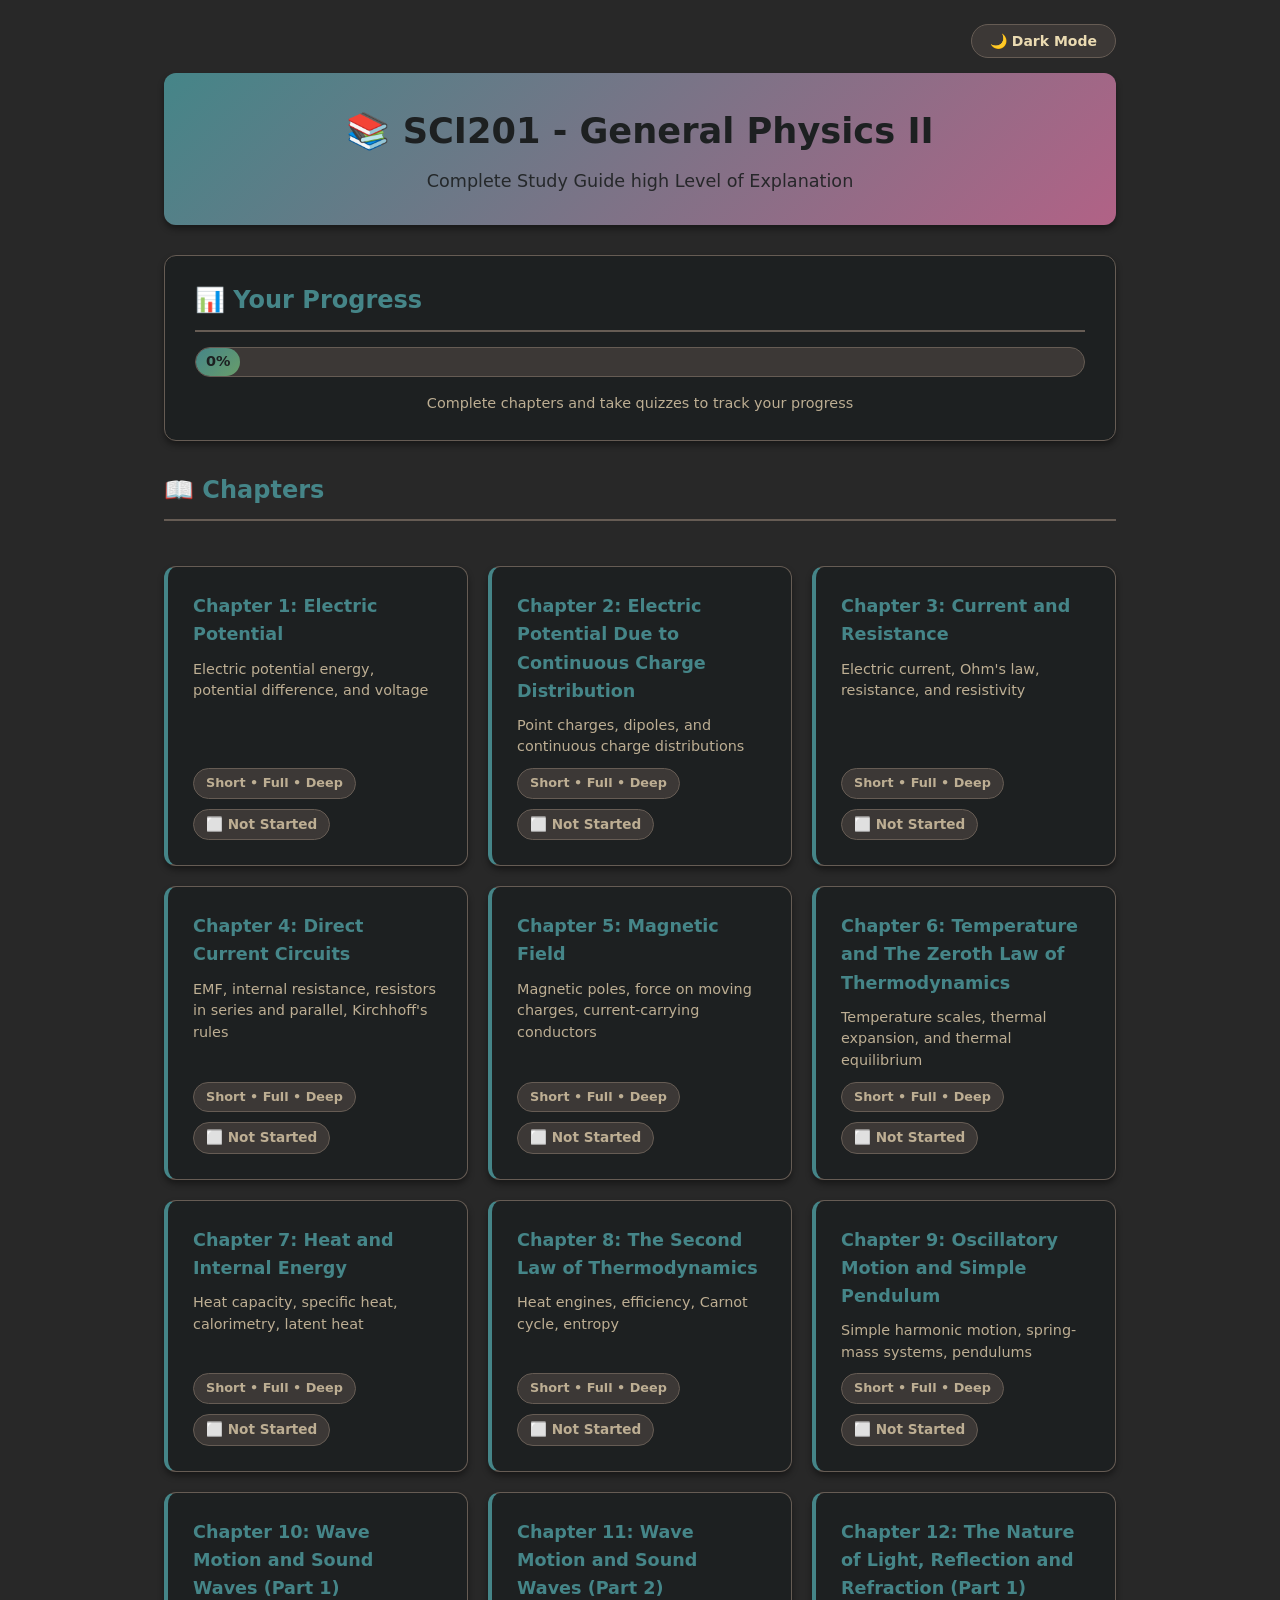
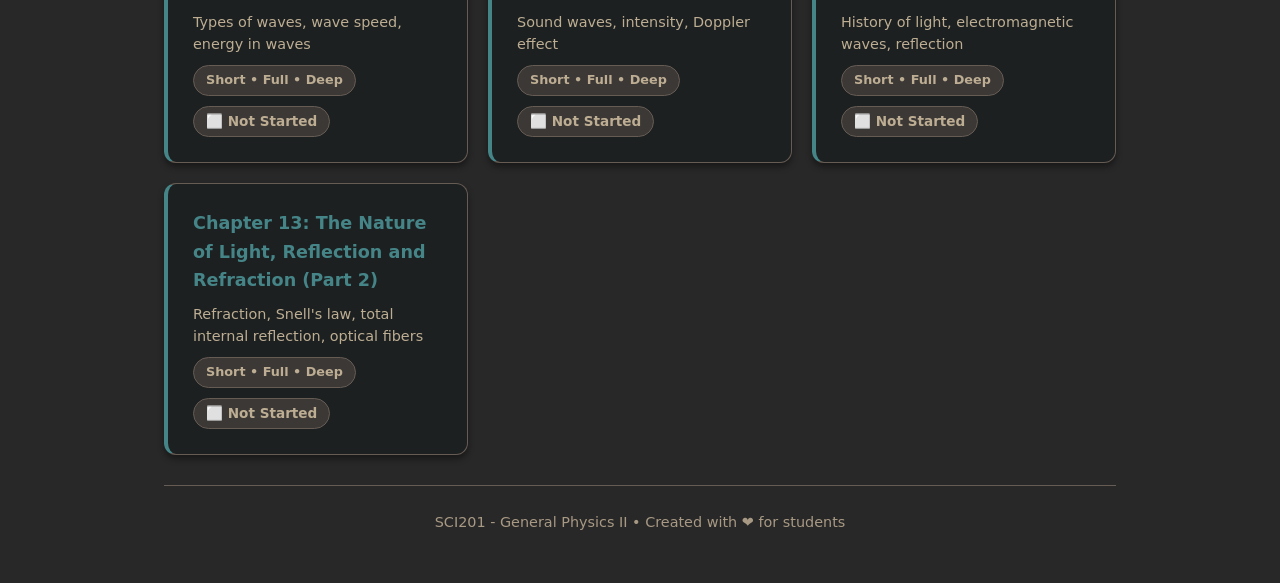
==== index.html @ fb087422 "Hide sidebar and toggle on mobile" ====
<!doctype html>
<html lang="en">
    <head>
        <meta charset="UTF-8" />
        <meta name="viewport" content="width=device-width, initial-scale=1.0" />
        <title>SCI201 - General Physics II</title>
        <style>
            /* ================================================================
               GRUVBOX COLOR PALETTE
               ================================================================ */
            :root {
                /* Gruvbox Light */
                --bg: #fbf1c7;
                --bg0_h: #f9f5d7;
                --bg0: #fbf1c7;
                --bg1: #ebdbb2;
                --bg2: #d5c4a1;
                --bg3: #bdae93;
                --bg4: #a89984;
                --fg: #3c3836;
                --fg0: #282828;
                --fg1: #3c3836;
                --fg2: #504945;
                --fg3: #665c54;
                --fg4: #7c6f64;
                --gray: #928374;
                --red: #9d0006;
                --green: #79740e;
                --yellow: #b57614;
                --blue: #076678;
                --purple: #8f3f71;
                --aqua: #427b58;
                --orange: #d65d0e;

                /* Semantic mappings */
                --surface: var(--bg0_h);
                --surface-alt: var(--bg1);
                --text: var(--fg1);
                --text-secondary: var(--fg3);
                --text-muted: var(--fg4);
                --border: var(--bg3);
                --border-light: var(--bg2);
                --primary: var(--blue);
                --primary-light: var(--bg2);
                --accent: var(--yellow);
                --success: var(--green);
                --danger: var(--red);
                --warning: var(--orange);
                --shadow-sm: 0 1px 2px rgba(0, 0, 0, 0.05);
                --shadow:
                    0 4px 6px rgba(0, 0, 0, 0.04), 0 1px 3px rgba(0, 0, 0, 0.06);
                --radius: 12px;
                --radius-sm: 8px;
                --transition: 0.2s ease;
            }

            [data-theme="dark"] {
                /* Gruvbox Dark */
                --bg: #282828;
                --bg0_h: #1d2021;
                --bg0: #282828;
                --bg1: #3c3836;
                --bg2: #504945;
                --bg3: #665c54;
                --bg4: #7c6f64;
                --fg: #ebdbb2;
                --fg0: #fbf1c7;
                --fg1: #ebdbb2;
                --fg2: #d5c4a1;
                --fg3: #bdae93;
                --fg4: #a89984;
                --gray: #928374;
                --red: #cc241d;
                --green: #98971a;
                --yellow: #d79921;
                --blue: #458588;
                --purple: #b16286;
                --aqua: #689d6a;
                --orange: #d65d0e;

                /* Semantic overrides */
                --surface: var(--bg0_h);
                --surface-alt: var(--bg1);
                --text: var(--fg1);
                --text-secondary: var(--fg3);
                --text-muted: var(--fg4);
                --border: var(--bg3);
                --border-light: var(--bg2);
                --primary: var(--blue);
                --primary-light: var(--bg2);
                --shadow-sm: 0 1px 2px rgba(0, 0, 0, 0.3);
                --shadow: 0 4px 6px rgba(0, 0, 0, 0.4);
            }

            /* ===== RESET & BASE ===== */
            * {
                margin: 0;
                padding: 0;
                box-sizing: border-box;
            }

            body {
                font-family:
                    system-ui,
                    -apple-system,
                    "Segoe UI",
                    Roboto,
                    sans-serif;
                background: var(--bg);
                color: var(--text);
                line-height: 1.6;
                padding: 1.5rem;
                max-width: 1000px;
                margin: 0 auto;
                transition:
                    background var(--transition),
                    color var(--transition);
            }

            /* ===== THEME TOGGLE ===== */
            .theme-toggle {
                text-align: right;
                margin-bottom: 15px;
            }

            #themeBtn {
                background: var(--surface-alt);
                color: var(--text);
                border: 1px solid var(--border);
                padding: 8px 18px;
                border-radius: 20px;
                cursor: pointer;
                font-size: 14px;
                font-weight: 600;
                transition: all 0.3s ease;
                font-family: inherit;
            }

            #themeBtn:hover {
                background: var(--primary);
                color: var(--bg0_h);
                border-color: var(--primary);
                transform: scale(1.05);
            }

            /* ===== HEADER ===== */
            header {
                background: linear-gradient(135deg, var(--blue), var(--purple));
                color: var(--bg0_h);
                padding: 30px 35px;
                border-radius: var(--radius);
                margin-bottom: 30px;
                text-align: center;
                transition: background 0.3s ease;
                box-shadow: var(--shadow);
            }

            header h1 {
                font-size: 2.2em;
                margin-bottom: 8px;
                color: var(--bg0_h);
            }

            header p {
                font-size: 1.1em;
                opacity: 0.9;
                color: var(--bg0_h);
            }

            /* ===== MAIN CONTENT ===== */
            main {
                display: flex;
                flex-direction: column;
                gap: 30px;
            }

            h2 {
                color: var(--primary);
                font-size: 1.5em;
                margin-bottom: 15px;
                padding-bottom: 10px;
                border-bottom: 2px solid var(--border);
            }

            /* ===== PROGRESS SECTION ===== */
            .progress-section {
                background: var(--surface);
                padding: 25px 30px;
                border-radius: var(--radius);
                box-shadow: var(--shadow);
                border: 1px solid var(--border);
            }

            .progress-bar-container {
                background: var(--surface-alt);
                border-radius: 20px;
                height: 30px;
                overflow: hidden;
                margin: 15px 0;
                border: 1px solid var(--border);
            }

            .progress-bar {
                background: linear-gradient(135deg, var(--blue), var(--aqua));
                height: 100%;
                border-radius: 20px;
                display: flex;
                align-items: center;
                justify-content: center;
                color: var(--bg0_h);
                font-weight: 700;
                font-size: 0.9em;
                transition: width 0.5s ease;
                min-width: fit-content;
                padding: 0 10px;
            }

            #progressText {
                color: var(--text-secondary);
                font-size: 0.9em;
                text-align: center;
            }

            /* ===== CHAPTER LIST ===== */
            .chapter-list {
                display: grid;
                grid-template-columns: repeat(auto-fill, minmax(300px, 1fr));
                gap: 20px;
            }

            .chapter-card {
                background: var(--surface);
                padding: 25px;
                border-radius: var(--radius);
                box-shadow: var(--shadow);
                border: 1px solid var(--border);
                border-left: 4px solid var(--primary);
                transition: all 0.3s ease;
                display: flex;
                flex-direction: column;
                gap: 10px;
            }

            .chapter-card:hover {
                box-shadow: 0 4px 20px rgba(0, 0, 0, 0.12);
                transform: translateY(-2px);
                border-left-color: var(--purple);
            }

            .chapter-card h3 {
                font-size: 1.1em;
                margin: 0;
            }

            .chapter-card h3 a {
                color: var(--primary);
                text-decoration: none;
                transition: color 0.3s ease;
            }

            .chapter-card h3 a:hover {
                color: var(--purple);
                text-decoration: underline;
            }

            .chapter-card p {
                color: var(--text-secondary);
                font-size: 0.9em;
                line-height: 1.5;
                flex-grow: 1;
            }

            .badge {
                display: inline-block;
                background: var(--surface-alt);
                color: var(--text-secondary);
                padding: 4px 12px;
                border-radius: 20px;
                font-size: 0.8em;
                font-weight: 600;
                border: 1px solid var(--border);
                align-self: flex-start;
            }

            .status {
                font-weight: 600;
                font-size: 0.85em;
                padding: 4px 12px;
                border-radius: 20px;
                align-self: flex-start;
            }

            .status:contains("✅") {
                background: var(--green);
                color: var(--bg0_h);
            }

            .status:contains("📖") {
                background: var(--yellow);
                color: var(--bg0_h);
            }

            /* Status colors based on text content (handled by JS) */
            .status-completed {
                background: var(--green);
                color: var(--bg0_h);
                padding: 4px 12px;
                border-radius: 20px;
            }

            .status-viewed {
                background: var(--yellow);
                color: var(--bg0_h);
                padding: 4px 12px;
                border-radius: 20px;
            }

            .status-not-started {
                background: var(--surface-alt);
                color: var(--text-secondary);
                padding: 4px 12px;
                border-radius: 20px;
                border: 1px solid var(--border);
            }

            /* ===== FOOTER ===== */
            footer {
                text-align: center;
                padding: 25px;
                color: var(--text-muted);
                border-top: 1px solid var(--border);
                margin-top: 30px;
                font-size: 0.9em;
            }

            /* ===== RESPONSIVE ===== */
            @media (max-width: 768px) {
                body {
                    padding: 12px;
                }

                header {
                    padding: 20px;
                }

                header h1 {
                    font-size: 1.6em;
                }

                .chapter-list {
                    grid-template-columns: 1fr;
                }

                .progress-section {
                    padding: 18px 16px;
                }
            }
        </style>
    </head>
    <body>
        <!-- Theme Toggle -->
        <div class="theme-toggle">
            <button onclick="toggleTheme()" id="themeBtn">🌙 Dark Mode</button>
        </div>

        <header>
            <h1>📚 SCI201 - General Physics II</h1>
            <p>Complete Study Guide high Level of Explanation</p>
        </header>

        <main>
            <!-- Progress Section -->
            <section class="progress-section">
                <h2>📊 Your Progress</h2>
                <div class="progress-bar-container">
                    <div
                        class="progress-bar"
                        id="progressBar"
                        style="width: 0%"
                    >
                        0%
                    </div>
                </div>
                <p id="progressText">
                    Complete chapters and take quizzes to track your progress
                </p>
            </section>

            <h2>📖 Chapters</h2>
            <div class="chapter-list">
                <div class="chapter-card" data-chapter="1">
                    <h3>
                        <a href="chapters/chapter1.html"
                            >Chapter 1: Electric Potential</a
                        >
                    </h3>
                    <p>
                        Electric potential energy, potential difference, and
                        voltage
                    </p>
                    <span class="badge">Short • Full • Deep</span>
                    <span class="status" id="status1">⬜ Not Started</span>
                </div>

                <div class="chapter-card" data-chapter="2">
                    <h3>
                        <a href="chapters/chapter2.html"
                            >Chapter 2: Electric Potential Due to Continuous
                            Charge Distribution</a
                        >
                    </h3>
                    <p>
                        Point charges, dipoles, and continuous charge
                        distributions
                    </p>
                    <span class="badge">Short • Full • Deep</span>
                    <span class="status" id="status2">⬜ Not Started</span>
                </div>

                <div class="chapter-card" data-chapter="3">
                    <h3>
                        <a href="chapters/chapter3.html"
                            >Chapter 3: Current and Resistance</a
                        >
                    </h3>
                    <p>
                        Electric current, Ohm's law, resistance, and resistivity
                    </p>
                    <span class="badge">Short • Full • Deep</span>
                    <span class="status" id="status3">⬜ Not Started</span>
                </div>

                <div class="chapter-card" data-chapter="4">
                    <h3>
                        <a href="chapters/chapter4.html"
                            >Chapter 4: Direct Current Circuits</a
                        >
                    </h3>
                    <p>
                        EMF, internal resistance, resistors in series and
                        parallel, Kirchhoff's rules
                    </p>
                    <span class="badge">Short • Full • Deep</span>
                    <span class="status" id="status4">⬜ Not Started</span>
                </div>

                <div class="chapter-card" data-chapter="5">
                    <h3>
                        <a href="chapters/chapter5.html"
                            >Chapter 5: Magnetic Field</a
                        >
                    </h3>
                    <p>
                        Magnetic poles, force on moving charges,
                        current-carrying conductors
                    </p>
                    <span class="badge">Short • Full • Deep</span>
                    <span class="status" id="status5">⬜ Not Started</span>
                </div>

                <div class="chapter-card" data-chapter="6">
                    <h3>
                        <a href="chapters/chapter6.html"
                            >Chapter 6: Temperature and The Zeroth Law of
                            Thermodynamics</a
                        >
                    </h3>
                    <p>
                        Temperature scales, thermal expansion, and thermal
                        equilibrium
                    </p>
                    <span class="badge">Short • Full • Deep</span>
                    <span class="status" id="status6">⬜ Not Started</span>
                </div>

                <div class="chapter-card" data-chapter="7">
                    <h3>
                        <a href="chapters/chapter7.html"
                            >Chapter 7: Heat and Internal Energy</a
                        >
                    </h3>
                    <p>
                        Heat capacity, specific heat, calorimetry, latent heat
                    </p>
                    <span class="badge">Short • Full • Deep</span>
                    <span class="status" id="status7">⬜ Not Started</span>
                </div>

                <div class="chapter-card" data-chapter="8">
                    <h3>
                        <a href="chapters/chapter8.html"
                            >Chapter 8: The Second Law of Thermodynamics</a
                        >
                    </h3>
                    <p>Heat engines, efficiency, Carnot cycle, entropy</p>
                    <span class="badge">Short • Full • Deep</span>
                    <span class="status" id="status8">⬜ Not Started</span>
                </div>

                <div class="chapter-card" data-chapter="9">
                    <h3>
                        <a href="chapters/chapter9.html"
                            >Chapter 9: Oscillatory Motion and Simple
                            Pendulum</a
                        >
                    </h3>
                    <p>
                        Simple harmonic motion, spring-mass systems, pendulums
                    </p>
                    <span class="badge">Short • Full • Deep</span>
                    <span class="status" id="status9">⬜ Not Started</span>
                </div>

                <div class="chapter-card" data-chapter="10">
                    <h3>
                        <a href="chapters/chapter10.html"
                            >Chapter 10: Wave Motion and Sound Waves (Part 1)</a
                        >
                    </h3>
                    <p>Types of waves, wave speed, energy in waves</p>
                    <span class="badge">Short • Full • Deep</span>
                    <span class="status" id="status10">⬜ Not Started</span>
                </div>

                <div class="chapter-card" data-chapter="11">
                    <h3>
                        <a href="chapters/chapter11.html"
                            >Chapter 11: Wave Motion and Sound Waves (Part 2)</a
                        >
                    </h3>
                    <p>Sound waves, intensity, Doppler effect</p>
                    <span class="badge">Short • Full • Deep</span>
                    <span class="status" id="status11">⬜ Not Started</span>
                </div>

                <div class="chapter-card" data-chapter="12">
                    <h3>
                        <a href="chapters/chapter12.html"
                            >Chapter 12: The Nature of Light, Reflection and
                            Refraction (Part 1)</a
                        >
                    </h3>
                    <p>History of light, electromagnetic waves, reflection</p>
                    <span class="badge">Short • Full • Deep</span>
                    <span class="status" id="status12">⬜ Not Started</span>
                </div>

                <div class="chapter-card" data-chapter="13">
                    <h3>
                        <a href="chapters/chapter13.html"
                            >Chapter 13: The Nature of Light, Reflection and
                            Refraction (Part 2)</a
                        >
                    </h3>
                    <p>
                        Refraction, Snell's law, total internal reflection,
                        optical fibers
                    </p>
                    <span class="badge">Short • Full • Deep</span>
                    <span class="status" id="status13">⬜ Not Started</span>
                </div>
            </div>
        </main>

        <footer>
            <p>
                SCI201 - General Physics II &bull; Created with ❤️ for students
            </p>
        </footer>

        <script>
            // ============================================================
            // THEME TOGGLE
            // ============================================================
            function toggleTheme() {
                const html = document.documentElement;
                const current = html.getAttribute("data-theme");
                const newTheme = current === "dark" ? "light" : "dark";
                html.setAttribute("data-theme", newTheme);
                localStorage.setItem("garden_theme", newTheme);
                const btn = document.getElementById("themeBtn");
                if (btn)
                    btn.textContent =
                        newTheme === "dark" ? "🌙 Dark Mode" : "☀️ Light Mode";
            }

            document.addEventListener("DOMContentLoaded", function () {
                const savedTheme =
                    localStorage.getItem("garden_theme") || "dark";
                document.documentElement.setAttribute("data-theme", savedTheme);
                const btn = document.getElementById("themeBtn");
                if (btn)
                    btn.textContent =
                        savedTheme === "dark"
                            ? "🌙 Dark Mode"
                            : "☀️ Light Mode";

                // Load progress
                loadProgress();
            });

            // ============================================================
            // PROGRESS TRACKING
            // ============================================================
            function loadProgress() {
                const totalChapters = 13;
                let completedCount = 0;

                for (let i = 1; i <= totalChapters; i++) {
                    const status =
                        localStorage.getItem(`chapter_${i}_status`) ||
                        "not-started";
                    const statusEl = document.getElementById(`status${i}`);

                    if (statusEl) {
                        // Remove old classes
                        statusEl.classList.remove(
                            "status-completed",
                            "status-viewed",
                            "status-not-started",
                        );

                        if (status === "completed") {
                            statusEl.textContent = "✅ Completed";
                            statusEl.classList.add("status-completed");
                            completedCount++;
                        } else if (status === "viewed") {
                            statusEl.textContent = "📖 In Progress";
                            statusEl.classList.add("status-viewed");
                        } else {
                            statusEl.textContent = "⬜ Not Started";
                            statusEl.classList.add("status-not-started");
                        }
                    }
                }

                // Update progress bar
                const percentage = Math.round(
                    (completedCount / totalChapters) * 100,
                );
                const progressBar = document.getElementById("progressBar");
                const progressText = document.getElementById("progressText");

                if (progressBar) {
                    progressBar.style.width = percentage + "%";
                    progressBar.textContent = percentage + "%";
                }

                if (progressText) {
                    if (percentage === 0) {
                        progressText.textContent =
                            "Complete chapters and take quizzes to track your progress";
                    } else if (percentage === 100) {
                        progressText.textContent =
                            "🎉 Amazing! You've completed all chapters!";
                    } else {
                        progressText.textContent = `You've completed ${completedCount} of ${totalChapters} chapters. Keep going!`;
                    }
                }
            }

            // Refresh progress when page becomes visible (in case user went to a chapter and came back)
            document.addEventListener("visibilitychange", function () {
                if (!document.hidden) {
                    loadProgress();
                }
            });
        </script>
    </body>
</html>
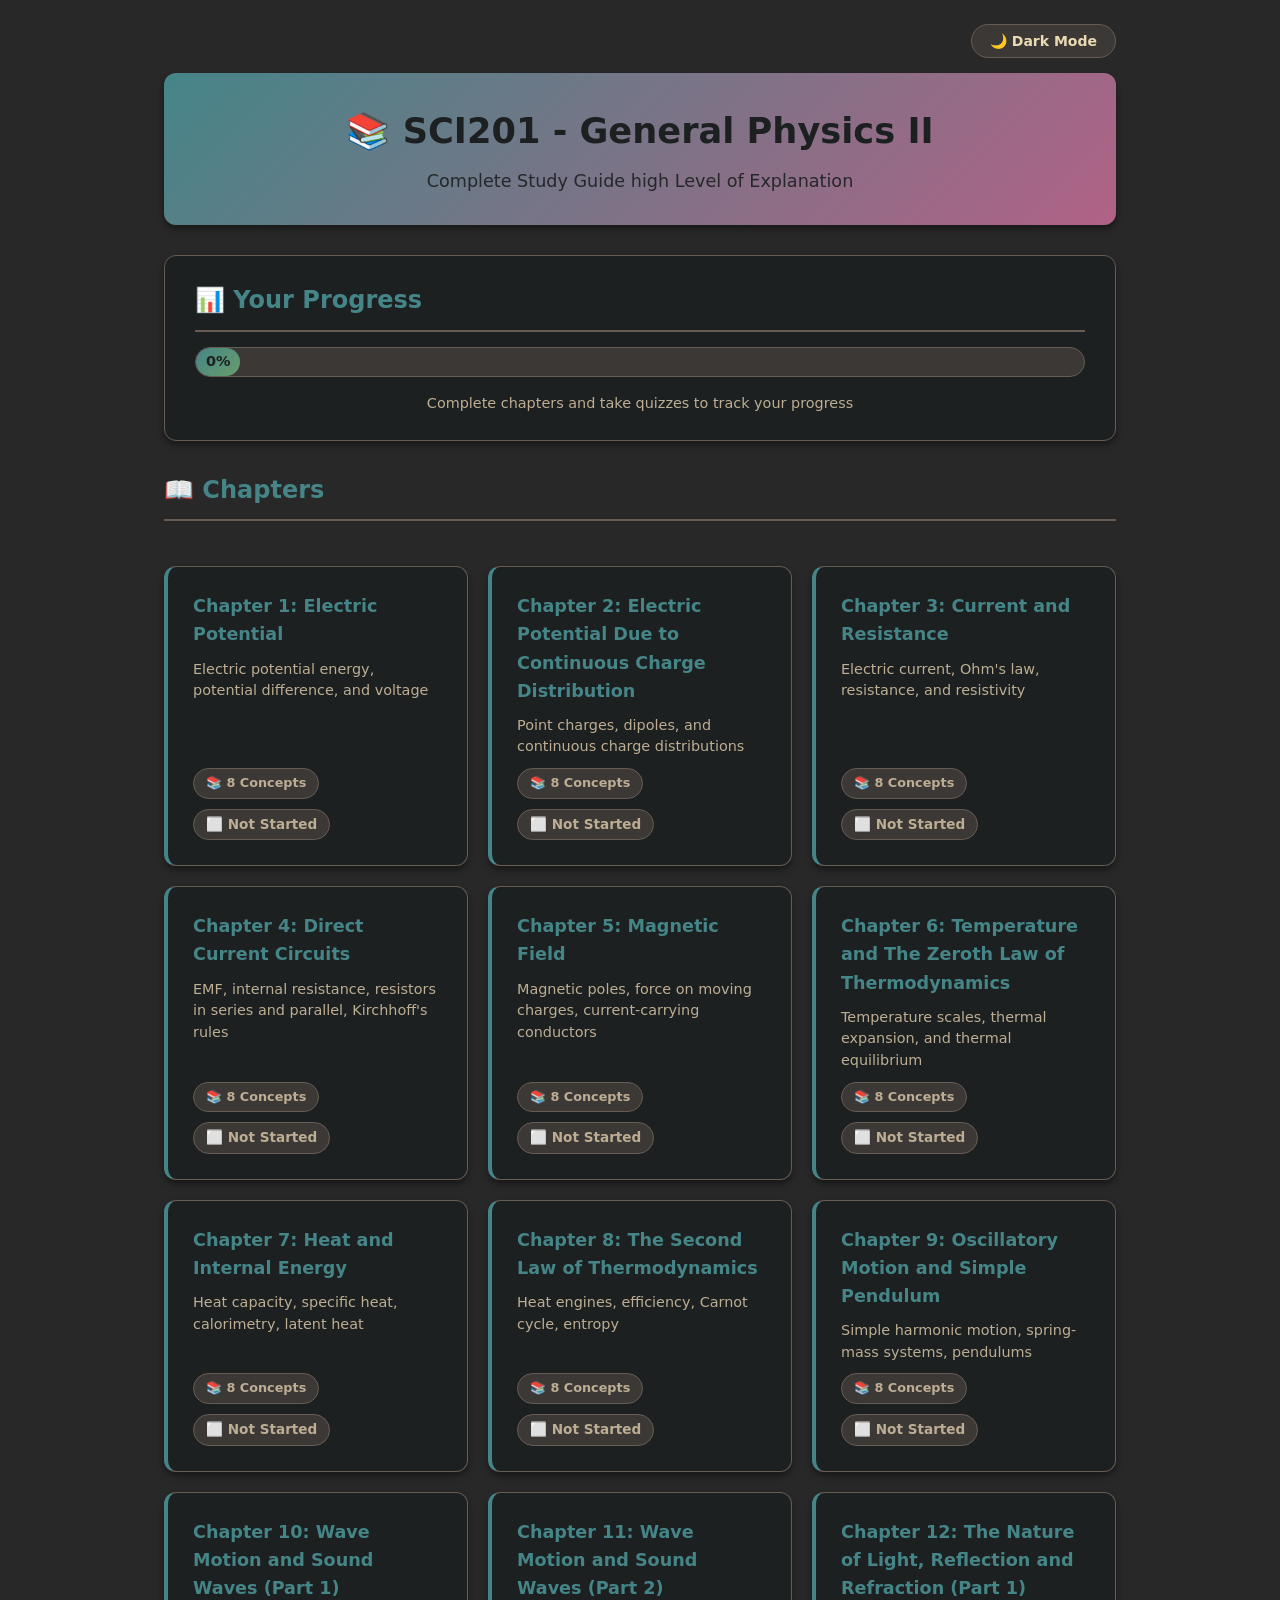
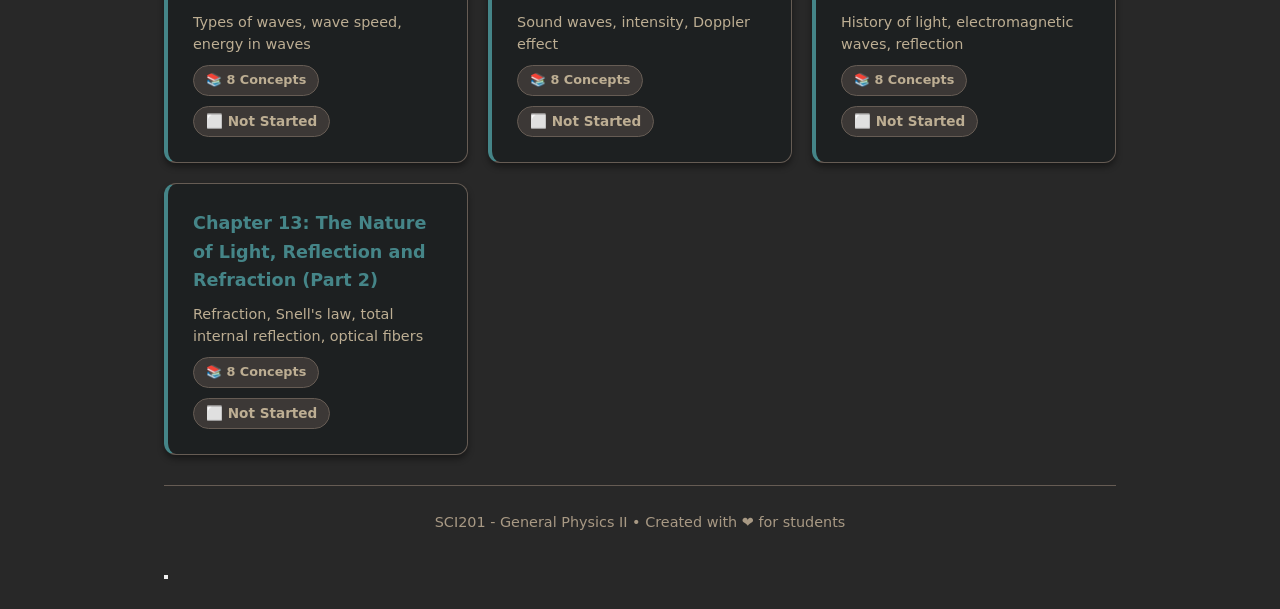
==== commit 14d522ec: "Update badges with concept counts and quiz completion tracking" ====
--- a/index.html
+++ b/index.html
@@ -398,7 +398,7 @@
                         Electric potential energy, potential difference, and
                         voltage
                     </p>
-                    <span class="badge">Short • Full • Deep</span>
+                    <span class="badge">📚 8 Concepts</span>
                     <span class="status" id="status1">⬜ Not Started</span>
                 </div>
 
@@ -413,7 +413,7 @@
                         Point charges, dipoles, and continuous charge
                         distributions
                     </p>
-                    <span class="badge">Short • Full • Deep</span>
+                    <span class="badge">📚 8 Concepts</span>
                     <span class="status" id="status2">⬜ Not Started</span>
                 </div>
 
@@ -426,7 +426,7 @@
                     <p>
                         Electric current, Ohm's law, resistance, and resistivity
                     </p>
-                    <span class="badge">Short • Full • Deep</span>
+                    <span class="badge">📚 8 Concepts</span>
                     <span class="status" id="status3">⬜ Not Started</span>
                 </div>
 
@@ -440,7 +440,7 @@
                         EMF, internal resistance, resistors in series and
                         parallel, Kirchhoff's rules
                     </p>
-                    <span class="badge">Short • Full • Deep</span>
+                    <span class="badge">📚 8 Concepts</span>
                     <span class="status" id="status4">⬜ Not Started</span>
                 </div>
 
@@ -454,7 +454,7 @@
                         Magnetic poles, force on moving charges,
                         current-carrying conductors
                     </p>
-                    <span class="badge">Short • Full • Deep</span>
+                    <span class="badge">📚 8 Concepts</span>
                     <span class="status" id="status5">⬜ Not Started</span>
                 </div>
 
@@ -469,7 +469,7 @@
                         Temperature scales, thermal expansion, and thermal
                         equilibrium
                     </p>
-                    <span class="badge">Short • Full • Deep</span>
+                    <span class="badge">📚 8 Concepts</span>
                     <span class="status" id="status6">⬜ Not Started</span>
                 </div>
 
@@ -482,7 +482,7 @@
                     <p>
                         Heat capacity, specific heat, calorimetry, latent heat
                     </p>
-                    <span class="badge">Short • Full • Deep</span>
+                    <span class="badge">📚 8 Concepts</span>
                     <span class="status" id="status7">⬜ Not Started</span>
                 </div>
 
@@ -493,7 +493,7 @@
                         >
                     </h3>
                     <p>Heat engines, efficiency, Carnot cycle, entropy</p>
-                    <span class="badge">Short • Full • Deep</span>
+                    <span class="badge">📚 8 Concepts</span>
                     <span class="status" id="status8">⬜ Not Started</span>
                 </div>
 
@@ -507,7 +507,7 @@
                     <p>
                         Simple harmonic motion, spring-mass systems, pendulums
                     </p>
-                    <span class="badge">Short • Full • Deep</span>
+                    <span class="badge">📚 8 Concepts</span>
                     <span class="status" id="status9">⬜ Not Started</span>
                 </div>
 
@@ -518,7 +518,7 @@
                         >
                     </h3>
                     <p>Types of waves, wave speed, energy in waves</p>
-                    <span class="badge">Short • Full • Deep</span>
+                    <span class="badge">📚 8 Concepts</span>
                     <span class="status" id="status10">⬜ Not Started</span>
                 </div>
 
@@ -529,7 +529,7 @@
                         >
                     </h3>
                     <p>Sound waves, intensity, Doppler effect</p>
-                    <span class="badge">Short • Full • Deep</span>
+                    <span class="badge">📚 8 Concepts</span>
                     <span class="status" id="status11">⬜ Not Started</span>
                 </div>
 
@@ -541,7 +541,7 @@
                         >
                     </h3>
                     <p>History of light, electromagnetic waves, reflection</p>
-                    <span class="badge">Short • Full • Deep</span>
+                    <span class="badge">📚 8 Concepts</span>
                     <span class="status" id="status12">⬜ Not Started</span>
                 </div>
 
@@ -556,7 +556,7 @@
                         Refraction, Snell's law, total internal reflection,
                         optical fibers
                     </p>
-                    <span class="badge">Short • Full • Deep</span>
+                    <span class="badge">📚 8 Concepts</span>
                     <span class="status" id="status13">⬜ Not Started</span>
                 </div>
             </div>
@@ -568,6 +568,7 @@
             </p>
         </footer>
 
+    <button class="scroll-top-btn" onclick="window.scrollTo({top:0,behavior:'smooth'})" title="Back to top"><i class="fa-solid fa-arrow-up"></i></button>
         <script>
             // ============================================================
             // THEME TOGGLE
@@ -666,5 +667,6 @@
                 }
             });
         </script>
+    <script>document.querySelector(".scroll-top-btn")&&window.addEventListener("scroll",function(){var e=document.querySelector(".scroll-top-btn");e&&(window.scrollY>300?e.classList.add("visible"):e.classList.remove("visible"))});</script>
     </body>
 </html>
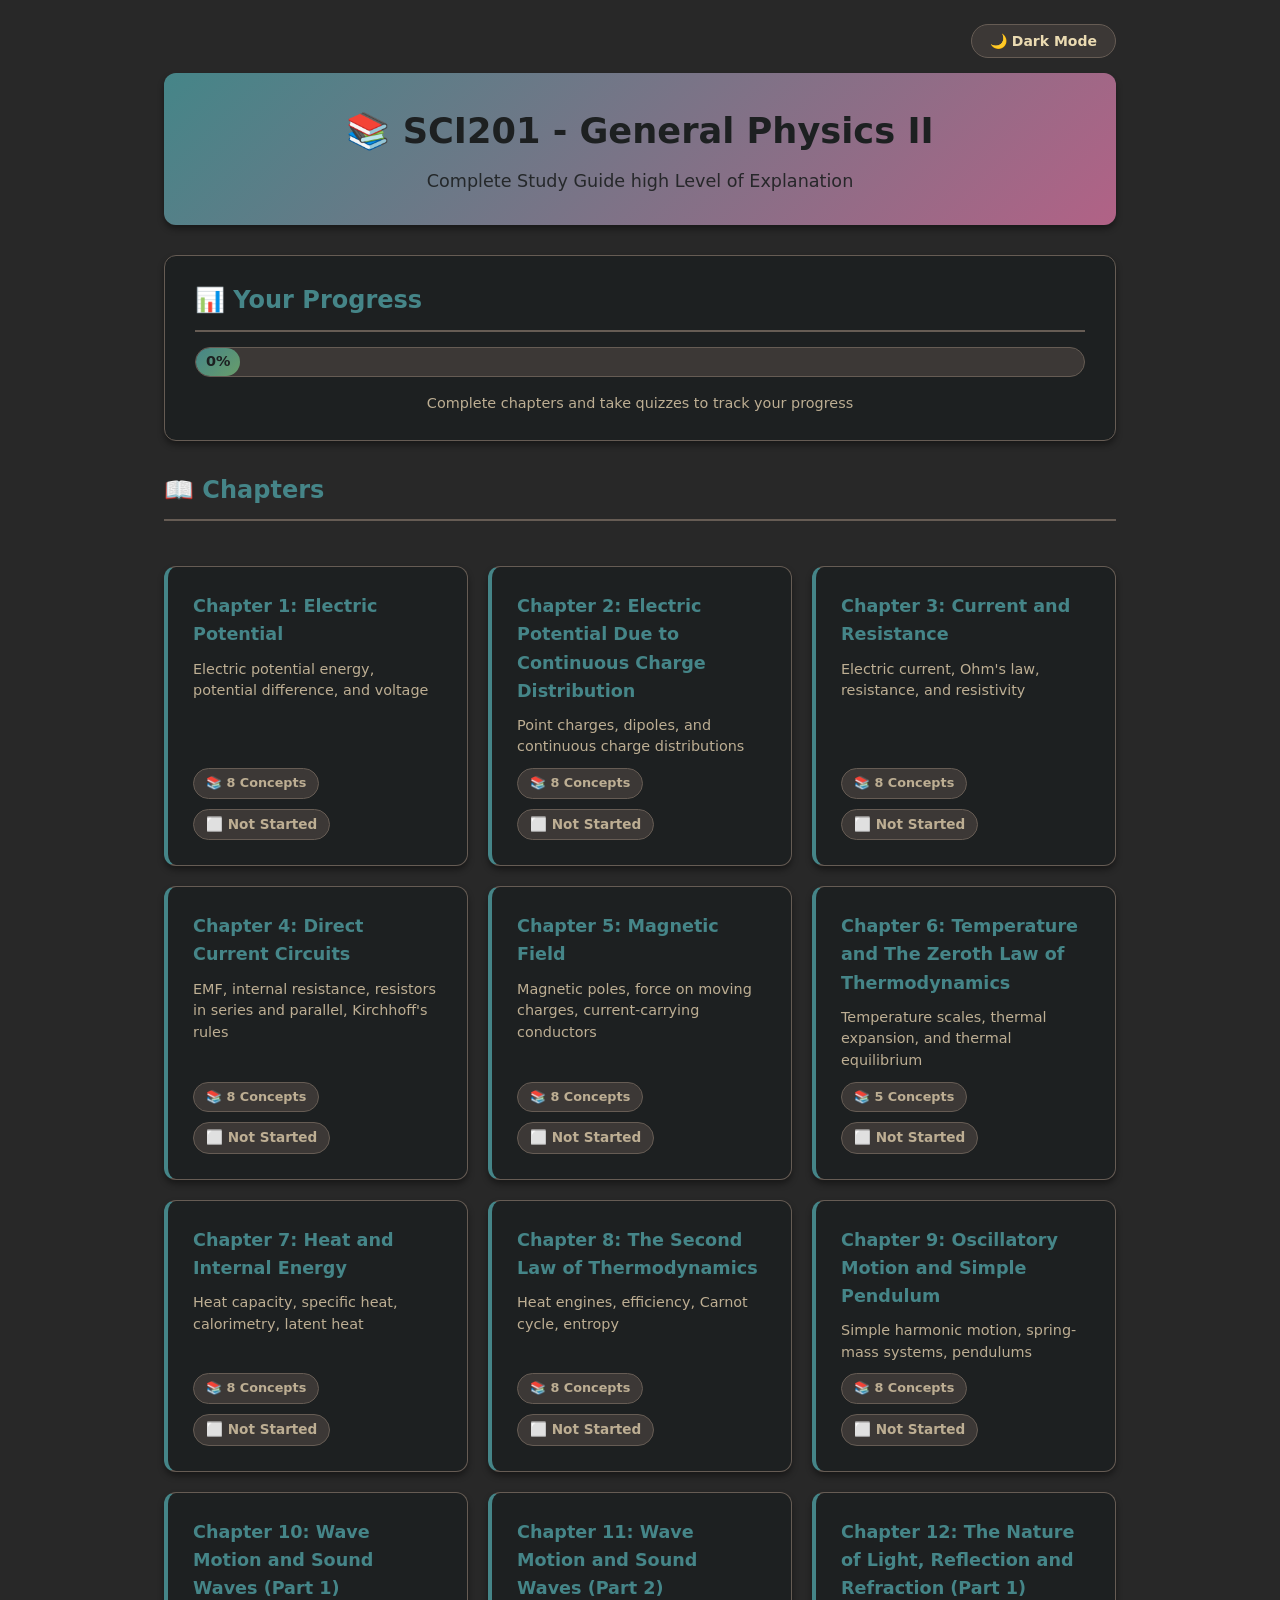
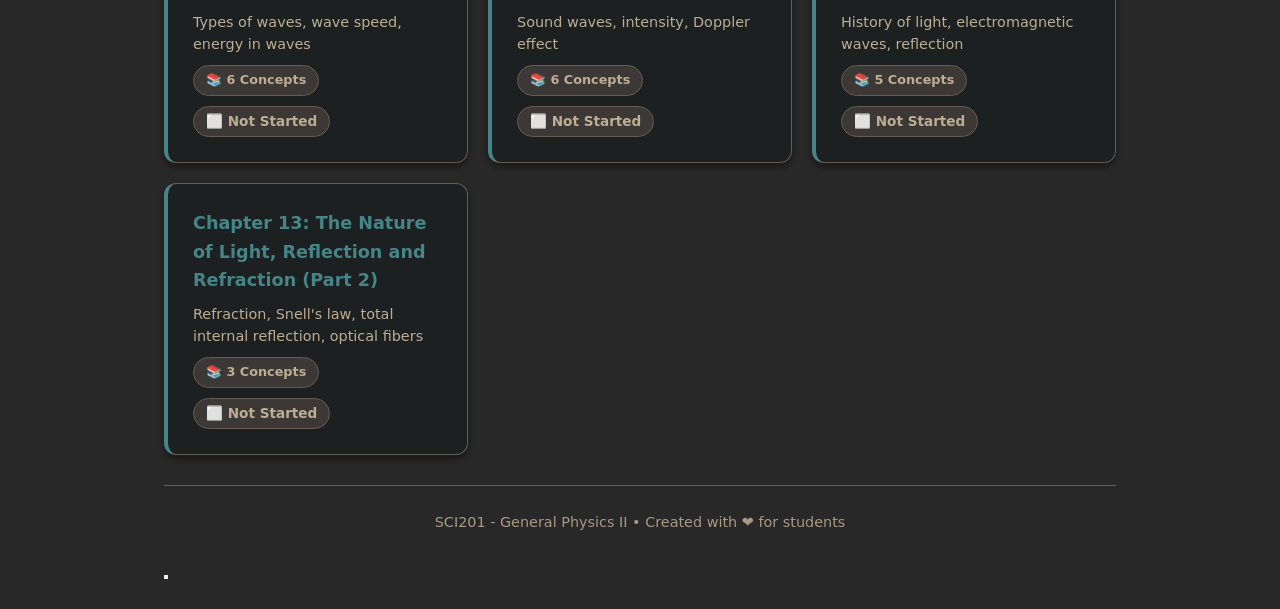
==== commit c45304e1: "Fix scroll-top-btn placement and concept counts" ====
--- a/index.html
+++ b/index.html
@@ -469,7 +469,7 @@
                         Temperature scales, thermal expansion, and thermal
                         equilibrium
                     </p>
-                    <span class="badge">📚 8 Concepts</span>
+                    <span class="badge">📚 5 Concepts</span>
                     <span class="status" id="status6">⬜ Not Started</span>
                 </div>
 
@@ -518,7 +518,7 @@
                         >
                     </h3>
                     <p>Types of waves, wave speed, energy in waves</p>
-                    <span class="badge">📚 8 Concepts</span>
+                    <span class="badge">📚 6 Concepts</span>
                     <span class="status" id="status10">⬜ Not Started</span>
                 </div>
 
@@ -529,7 +529,7 @@
                         >
                     </h3>
                     <p>Sound waves, intensity, Doppler effect</p>
-                    <span class="badge">📚 8 Concepts</span>
+                    <span class="badge">📚 6 Concepts</span>
                     <span class="status" id="status11">⬜ Not Started</span>
                 </div>
 
@@ -541,7 +541,7 @@
                         >
                     </h3>
                     <p>History of light, electromagnetic waves, reflection</p>
-                    <span class="badge">📚 8 Concepts</span>
+                    <span class="badge">📚 5 Concepts</span>
                     <span class="status" id="status12">⬜ Not Started</span>
                 </div>
 
@@ -556,7 +556,7 @@
                         Refraction, Snell's law, total internal reflection,
                         optical fibers
                     </p>
-                    <span class="badge">📚 8 Concepts</span>
+                    <span class="badge">📚 3 Concepts</span>
                     <span class="status" id="status13">⬜ Not Started</span>
                 </div>
             </div>
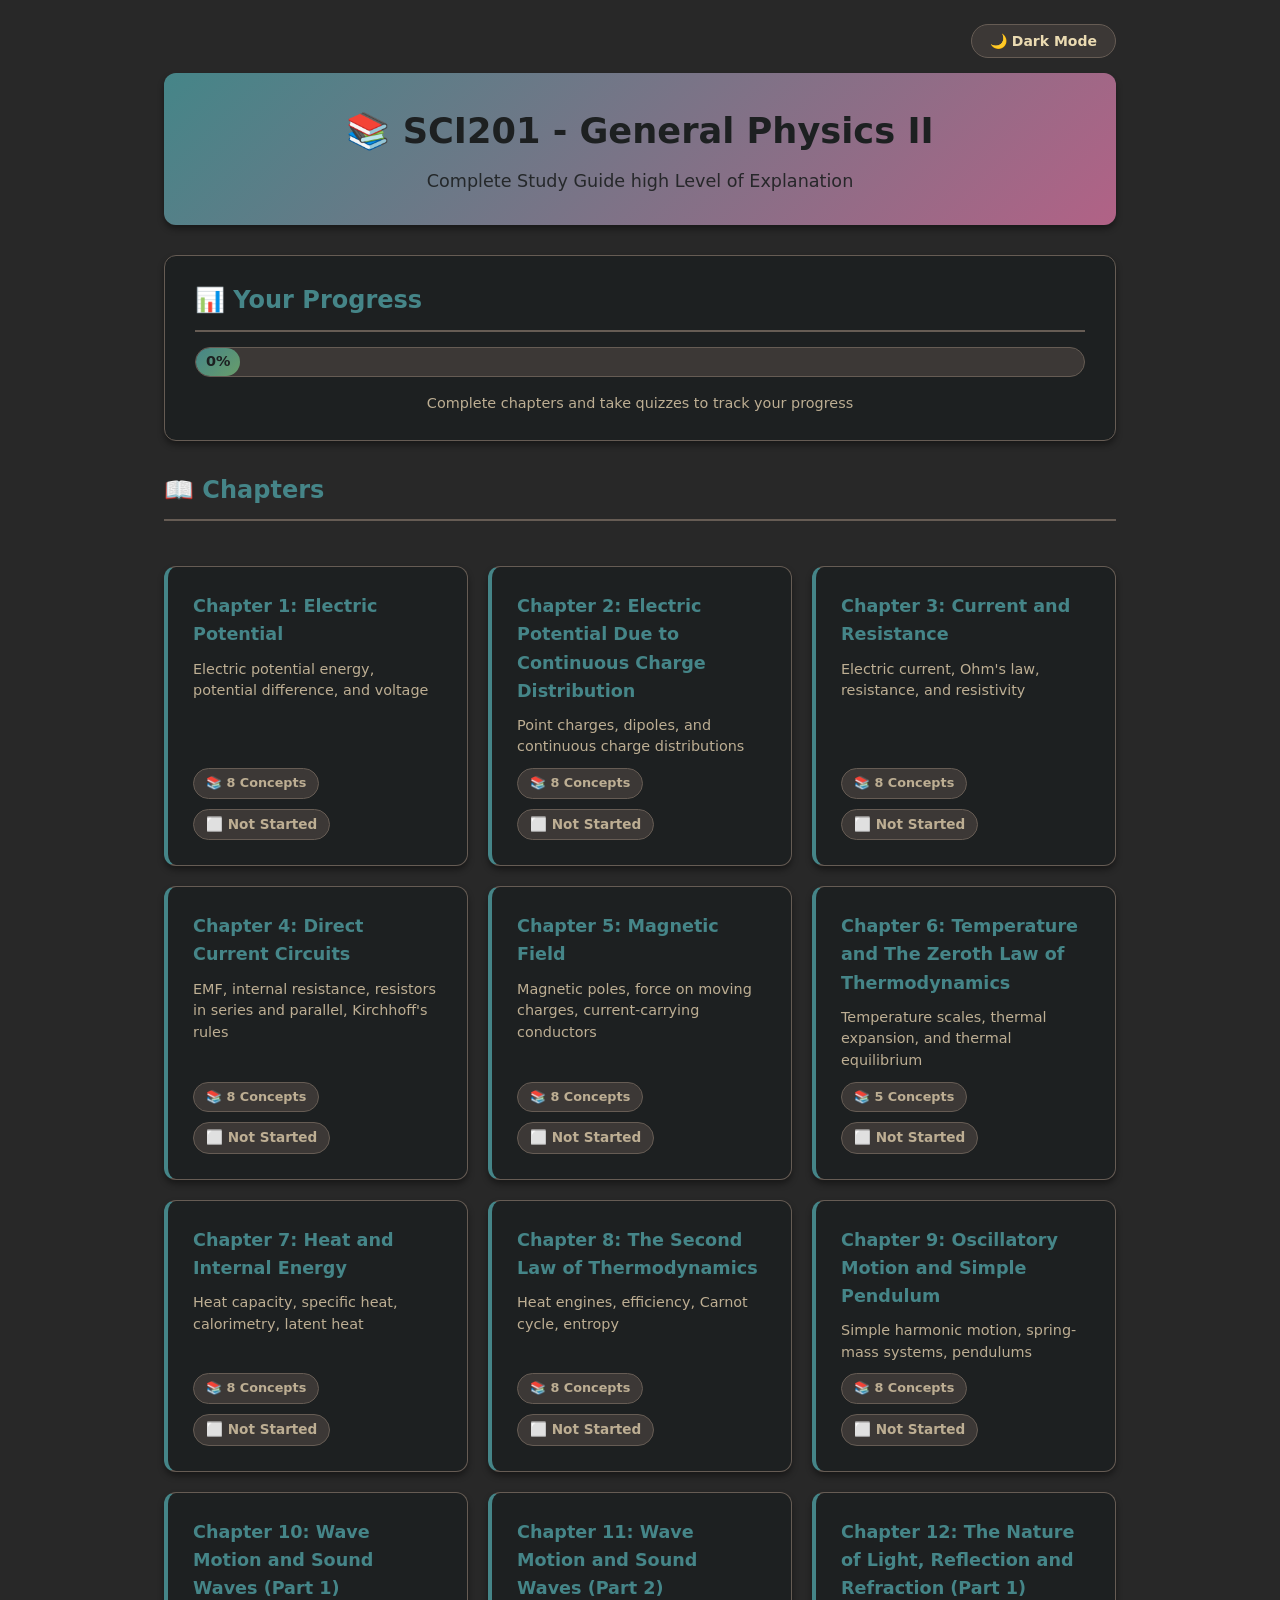
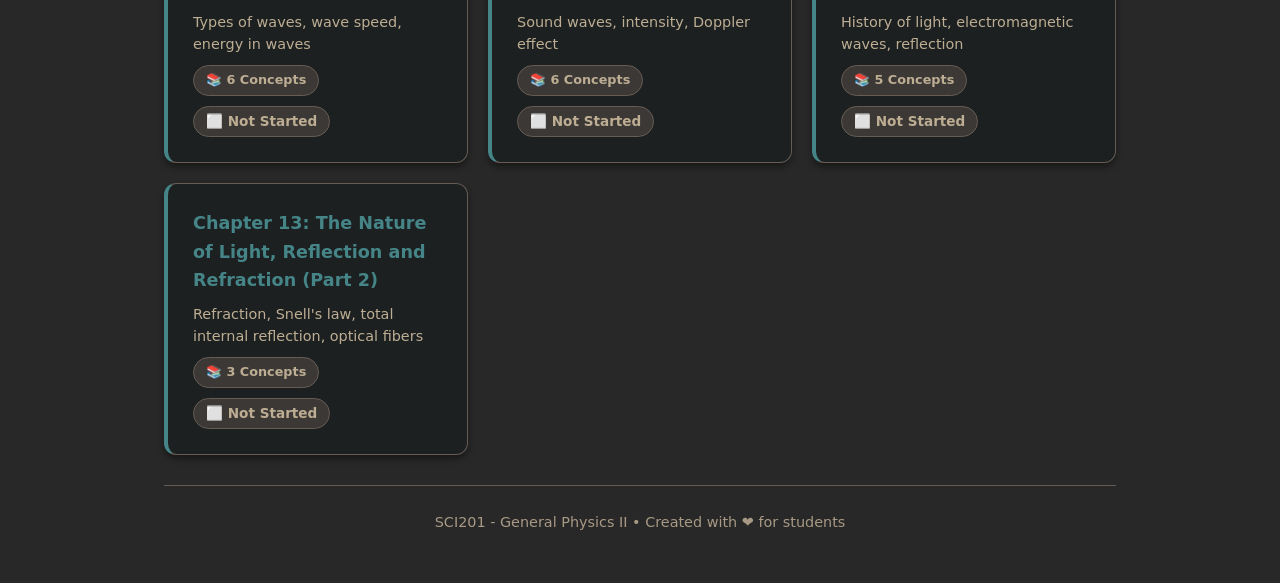
==== commit 4c53f268: "Fix home page scroll button and hide hamburger on mobile" ====
--- a/index.html
+++ b/index.html
@@ -355,6 +355,38 @@
                     padding: 18px 16px;
                 }
             }
+            .scroll-top-btn {
+                position: fixed;
+                bottom: 2rem;
+                right: 2rem;
+                z-index: 100;
+                background: var(--primary);
+                color: var(--bg0_h);
+                border: none;
+                width: 44px;
+                height: 44px;
+                border-radius: 50%;
+                font-size: 1.2rem;
+                cursor: pointer;
+                box-shadow: var(--shadow);
+                display: none;
+                align-items: center;
+                justify-content: center;
+                transition: all 0.3s ease;
+            }
+            .scroll-top-btn.visible {
+                display: flex;
+            }
+            .scroll-top-btn:hover {
+                filter: brightness(1.1);
+                transform: translateY(-2px);
+            }
+            @media (max-width: 768px) {
+                .scroll-top-btn {
+                    bottom: 1.5rem;
+                    right: 1.5rem;
+                }
+            }
         </style>
     </head>
     <body>
@@ -568,7 +600,13 @@
             </p>
         </footer>
 
-    <button class="scroll-top-btn" onclick="window.scrollTo({top:0,behavior:'smooth'})" title="Back to top"><i class="fa-solid fa-arrow-up"></i></button>
+        <button
+            class="scroll-top-btn"
+            onclick="window.scrollTo({ top: 0, behavior: 'smooth' })"
+            title="Back to top"
+        >
+            <i class="fa-solid fa-arrow-up"></i>
+        </button>
         <script>
             // ============================================================
             // THEME TOGGLE
@@ -667,6 +705,15 @@
                 }
             });
         </script>
-    <script>document.querySelector(".scroll-top-btn")&&window.addEventListener("scroll",function(){var e=document.querySelector(".scroll-top-btn");e&&(window.scrollY>300?e.classList.add("visible"):e.classList.remove("visible"))});</script>
+        <script>
+            document.querySelector(".scroll-top-btn") &&
+                window.addEventListener("scroll", function () {
+                    var e = document.querySelector(".scroll-top-btn");
+                    e &&
+                        (window.scrollY > 300
+                            ? e.classList.add("visible")
+                            : e.classList.remove("visible"));
+                });
+        </script>
     </body>
 </html>
